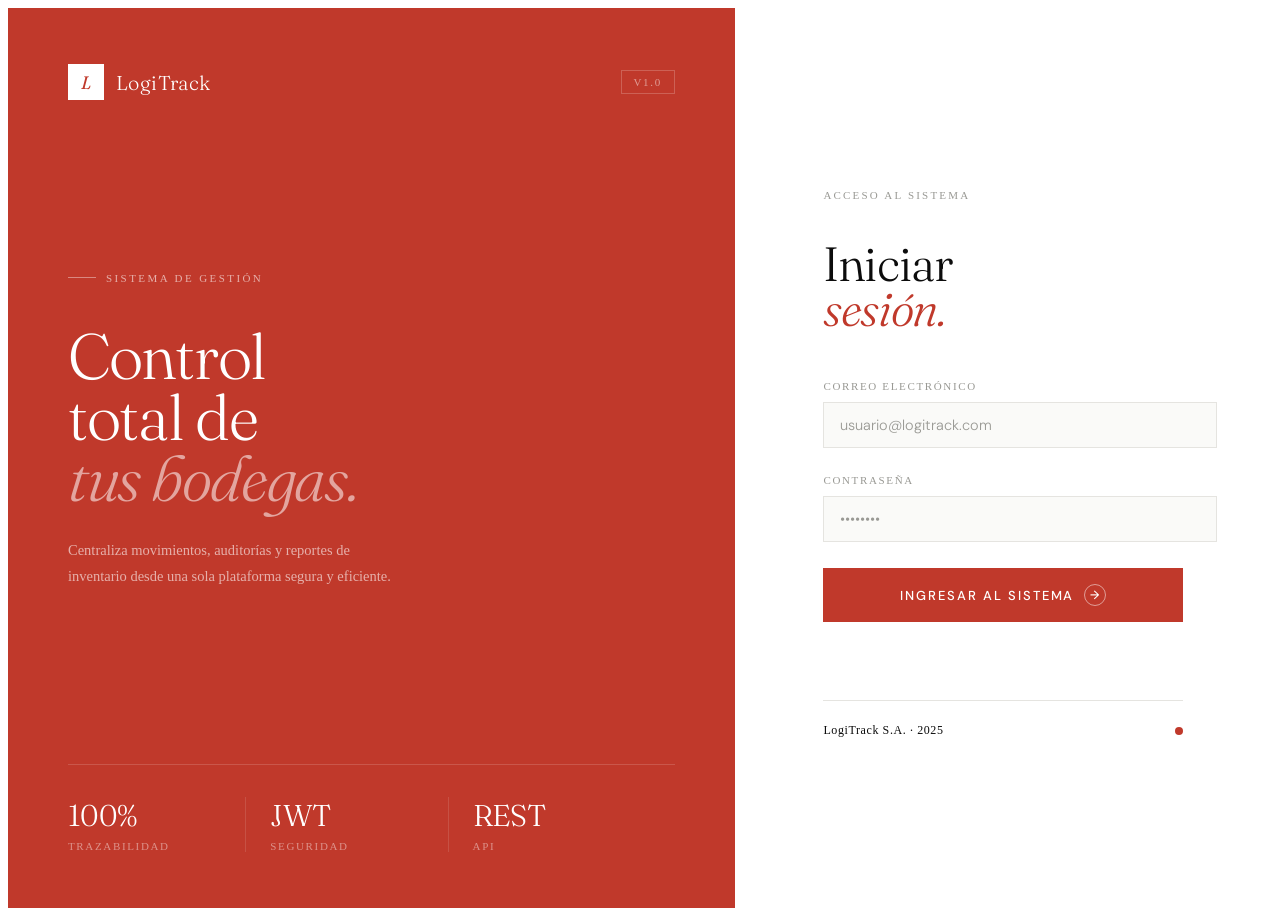
==== frontend_logitrack/index.html @ 829bb378 "feat: login UI completo con responsive" ====
<!DOCTYPE html>
<html lang="es">

<head>
    <meta charset="UTF-8">
    <meta name="viewport" content="width=device-width, initial-scale=1.0">
    <title>LogiTrack — Acceso</title>
    <link rel="stylesheet" href="styles/style.css">
    <!-- Fuentes de Google: Fraunces (serif elegante) + DM Sans (sans-serif limpio) -->
    <link
        href="https://fonts.googleapis.com/css2?family=Fraunces:ital,wght@0,300;0,400;1,300;1,400&family=DM+Sans:wght@300;400;500&display=swap"
        rel="stylesheet" />

</head>

<body>
    <!-- Contenedor principal — grid de dos columnas -->
    <div class="page">
        <!-- Panel izquierdo — rojo con info del sistema -->
        <div class="izquierda">
            <!-- Parte superior — logo y versión -->
            <div class="left-top">
                <div class="logo">
                    <div class="logo-sq"><span>L</span></div>
                    <span class="logo-name">LogiTrack</span>
                </div>
                <span class="tag">v1.0</span>
            </div>

            <!-- Parte central — título y descripción -->
            <div class="left-mid">
                <p class="hero-sup">Sistema de gestión</p>
                <h1 class="hero-h">Control<br>total de<br><em>tus bodegas.</em></h1>
                <p class="hero-p">Centraliza movimientos, auditorías y reportes de inventario desde una sola plataforma
                    segura y eficiente.</p>
            </div>

            <!-- Parte inferior — estadísticas -->
            <div class="left-bot">
                <div class="stat">
                    <span class="stat-v">100%</span>
                    <span class="stat-l">Trazabilidad</span>
                </div>
                <div class="stat">
                    <span class="stat-v">JWT</span>
                    <span class="stat-l">Seguridad</span>
                </div>
                <div class="stat">
                    <span class="stat-v">REST</span>
                    <span class="stat-l">API</span>
                </div>
            </div>
        </div>
        <!-- Panel derecho — blanco con el formulario -->
        <div class="derecha">
            <!-- Formulario de login -->
            <div class="form">

                <!-- Encabezado del formulario -->
                <div class="form-head">
                    <p class="form-eyebrow">Acceso al sistema</p>
                    <h2 class="form-title">Iniciar<br><em>sesión.</em></h2>
                </div>

                <!-- Campos del formulario -->
                <div class="fields-wrap">

                    <div class="field">
                        <label>Correo electrónico</label>
                        <input type="email" id="email" placeholder="usuario@logitrack.com" autocomplete="off" />
                    </div>

                    <div class="field">
                        <label>Contraseña</label>
                        <input type="password" id="password" placeholder="••••••••" />
                    </div>

                </div>

                <!-- Botón de login con flecha animada -->
                <button class="btn" id="btn" onclick="doLogin()">
                    <span id="btnTxt">Ingresar al sistema</span>
                    <div class="btn-icon" id="btnIcon">→</div>
                </button>

                <!-- Mensaje de error o éxito -->
                <p class="msg" id="msg"></p>

                <!-- Pie del formulario -->
                <div class="form-footer">
                    <span class="footer-l">LogiTrack S.A. · 2025</span>
                    <div class="footer-r"></div>
                </div>

            </div>
        </div>
    </div>
    <!-- Archivo JS principal con la lógica del login -->
    <script src="js/api.js" defer></script>
</body>

</html>
---- frontend_logitrack/styles/style.css ----
:root {
    --red: #c0392b;
    --red-dark: #96281b;
    --black: #0c0c0c;
    --white: #ffffff;
    --off: #fafaf8;
    --border: #e5e4e0;
    --muted: #999994;
    --err: #b71c1c;
    --ok: #1b5e20;
}

/* Layout principal — dos columnas, ocupa toda la pantalla */
.page {
    display: grid;
    grid-template-columns: 1.15fr 0.85fr;
    height: 100vh;
}

/* Panel izquierdo — fondo rojo */
.izquierda {
    background: var(--red);
    display: flex;
    flex-direction: column;
    justify-content: space-between;
    padding: 56px 60px;
    position: relative;
    overflow: hidden;
}

/* Panel derecho — fondo blanco */
.derecha {
    display: flex;
    align-items: center;
    justify-content: center;
    padding: 56px 72px;
    background: var(--white);
    position: relative;
}

/* Patrón de puntos decorativo sobre el panel rojo */
.left::before {
    content: '';
    position: absolute;
    inset: 0;
    background-image: radial-gradient(circle, rgba(255, 255, 255, 0.12) 1px, transparent 1px);
    background-size: 28px 28px;
    pointer-events: none;
}

/* Círculo decorativo en la esquina inferior derecha */
.left::after {
    content: '';
    position: absolute;
    width: 600px;
    height: 600px;
    border-radius: 50%;
    border: 1px solid rgba(255, 255, 255, 0.1);
    bottom: -300px;
    right: -200px;
    pointer-events: none;
}

/* Parte superior del panel izquierdo */
.left-top {
    position: relative;
    z-index: 1;
    display: flex;
    align-items: center;
    justify-content: space-between;
}

/* Logo */
.logo {
    display: flex;
    align-items: center;
    gap: 12px;
}

.logo-sq {
    width: 36px;
    height: 36px;
    background: var(--white);
    display: flex;
    align-items: center;
    justify-content: center;
}

.logo-sq span {
    font-family: 'Fraunces', serif;
    font-weight: 400;
    font-size: 18px;
    color: var(--red);
    font-style: italic;
}

.logo-name {
    font-family: 'Fraunces', serif;
    font-weight: 300;
    font-size: 20px;
    color: var(--white);
    letter-spacing: 0.02em;
}

/* Badge de versión */
.tag {
    font-size: 11px;
    font-weight: 500;
    letter-spacing: 0.15em;
    text-transform: uppercase;
    color: rgba(255, 255, 255, 0.5);
    border: 1px solid rgba(255, 255, 255, 0.2);
    padding: 5px 12px;
}

/* Parte central */
.left-mid {
    position: relative;
    z-index: 1;
}

.hero-sup {
    font-size: 11px;
    font-weight: 500;
    letter-spacing: 0.22em;
    text-transform: uppercase;
    color: rgba(255, 255, 255, 0.6);
    margin-bottom: 22px;
    display: flex;
    align-items: center;
    gap: 10px;
}

/* Línea decorativa antes del eyebrow */
.hero-sup::before {
    content: '';
    width: 28px;
    height: 1px;
    background: rgba(255, 255, 255, 0.4);
}

.hero-h {
    font-family: 'Fraunces', serif;
    font-size: clamp(50px, 5vw, 76px);
    font-weight: 300;
    line-height: 0.95;
    letter-spacing: -0.02em;
    color: var(--white);
    margin-bottom: 28px;
}

/* Texto en cursiva dentro del título */
.hero-h em {
    font-style: italic;
    color: rgba(255, 255, 255, 0.55);
}

.hero-p {
    font-size: 14.5px;
    line-height: 1.8;
    color: rgba(255, 255, 255, 0.6);
    max-width: 340px;
    font-weight: 300;
}

/* Estadísticas en la parte inferior */
.left-bot {
    position: relative;
    z-index: 1;
    display: grid;
    grid-template-columns: repeat(3, 1fr);
    border-top: 1px solid rgba(255, 255, 255, 0.15);
    padding-top: 32px;
}

.stat {
    display: flex;
    flex-direction: column;
    gap: 6px;
    padding-right: 24px;
}

.stat:not(:last-child) {
    border-right: 1px solid rgba(255, 255, 255, 0.12);
    margin-right: 24px;
}

.stat-v {
    font-family: 'Fraunces', serif;
    font-weight: 300;
    font-size: 30px;
    color: var(--white);
    letter-spacing: -0.02em;
}

.stat-l {
    font-size: 11px;
    font-weight: 500;
    letter-spacing: 0.15em;
    text-transform: uppercase;
    color: rgba(255, 255, 255, 0.45);
}

/* Línea decorativa en el borde izquierdo del panel derecho */
.right::before {
    content: '';
    position: absolute;
    left: 0;
    top: 12%;
    bottom: 12%;
    width: 1px;
    background: linear-gradient(to bottom, transparent, var(--border) 30%, var(--border) 70%, transparent);
}

/* Formulario centrado con ancho máximo */
.form {
    width: 100%;
    max-width: 360px;
}

/* Encabezado del formulario */
.form-head {
    margin-bottom: 48px;
}

.form-eyebrow {
    font-size: 11px;
    font-weight: 500;
    letter-spacing: 0.2em;
    text-transform: uppercase;
    color: var(--muted);
    margin-bottom: 16px;
}

/* Título principal del formulario */
.form-title {
    font-family: 'Fraunces', serif;
    font-size: 48px;
    font-weight: 300;
    line-height: 0.95;
    letter-spacing: -0.02em;
    color: var(--black);
}

/* "sesión." en cursiva y rojo */
.form-title em {
    font-style: italic;
    color: var(--red);
}

/* Campos del formulario */
.field {
    margin-bottom: 26px;
}

.field label {
    display: block;
    font-size: 11px;
    font-weight: 500;
    letter-spacing: 0.15em;
    text-transform: uppercase;
    color: var(--muted);
    margin-bottom: 10px;
}

.field input {
    width: 100%;
    background: var(--off);
    border: 1.5px solid var(--border);
    padding: 13px 16px;
    font-family: 'DM Sans', sans-serif;
    font-size: 14.5px;
    font-weight: 400;
    color: var(--black);
    outline: none;
    transition: border-color 0.2s, background 0.2s;
}

/* Borde rojo al hacer focus en el input */
.field input:focus {
    border-color: var(--red);
    background: var(--white);
}

.field input::placeholder {
    color: var(--muted);
    font-weight: 300;
}

/* Botón de login */
.btn {
    width: 100%;
    margin-top: 8px;
    padding: 16px 20px;
    background: var(--red);
    color: var(--white);
    border: none;
    font-family: 'DM Sans', sans-serif;
    font-size: 13px;
    font-weight: 500;
    letter-spacing: 0.15em;
    text-transform: uppercase;
    cursor: pointer;
    display: flex;
    align-items: center;
    justify-content: center;
    gap: 10px;
    transition: background 0.2s, transform 0.12s;
}

.btn:hover { background: var(--red-dark); }
.btn:active { transform: scale(0.99); }
.btn:disabled { opacity: 0.5; cursor: not-allowed; }

/* Círculo con flecha que se anima al hover */
.btn-icon {
    width: 20px;
    height: 20px;
    border: 1.5px solid rgba(255,255,255,0.5);
    border-radius: 50%;
    display: flex;
    align-items: center;
    justify-content: center;
    font-size: 12px;
    transition: transform 0.25s;
}

.btn:hover .btn-icon { transform: translateX(4px); }

/* Mensaje de error o éxito */
.msg {
    margin-top: 14px;
    font-size: 13px;
    font-weight: 400;
    text-align: center;
    min-height: 20px;
    opacity: 0;
    transition: opacity 0.3s;
}

.msg.show { opacity: 1; }
.msg.err { color: var(--err); }
.msg.ok { color: var(--ok); }

/* Pie del formulario */
.form-footer {
    margin-top: 44px;
    padding-top: 22px;
    border-top: 1.5px solid var(--border);
    display: flex;
    justify-content: space-between;
    align-items: center;
}

.footer-l {
    font-size: 12px;
    font-weight: 500;
    color: var(--black);
    letter-spacing: 0.05em;
}

/* Punto rojo decorativo */
.footer-r {
    width: 8px;
    height: 8px;
    border-radius: 50%;
    background: var(--red);
}

/* Tablet landscape */
@media (max-width: 1024px) {
    .left { padding: 40px 40px; }
    .right { padding: 40px 48px; }
    .hero-h { font-size: clamp(40px, 5vw, 60px); }
}

/* Tablet portrait */
@media (max-width: 820px) {
    html, body { overflow: auto; }
    .page {
        grid-template-columns: 1fr;
        height: auto;
        min-height: 100vh;
    }
    .left { padding: 36px 32px; min-height: auto; }
    .left::after { display: none; }
    .hero-h { font-size: clamp(36px, 8vw, 52px); }
    .left-bot { padding-top: 28px; }
    .stat-v { font-size: 24px; }
    .right { padding: 48px 32px; }
    .right::before { display: none; }
    .form-head { margin-bottom: 36px; }
    .form-title { font-size: 40px; }
    .form-footer { margin-top: 36px; }
}

/* Mobile */
@media (max-width: 480px) {
    .left { padding: 28px 24px; }
    .hero-h { font-size: clamp(32px, 9vw, 44px); }
    .hero-p { font-size: 13.5px; }
    .stat-v { font-size: 20px; }
    .right { padding: 36px 24px; }
    .form-title { font-size: 34px; }
    .btn { padding: 14px 16px; font-size: 12px; }
}
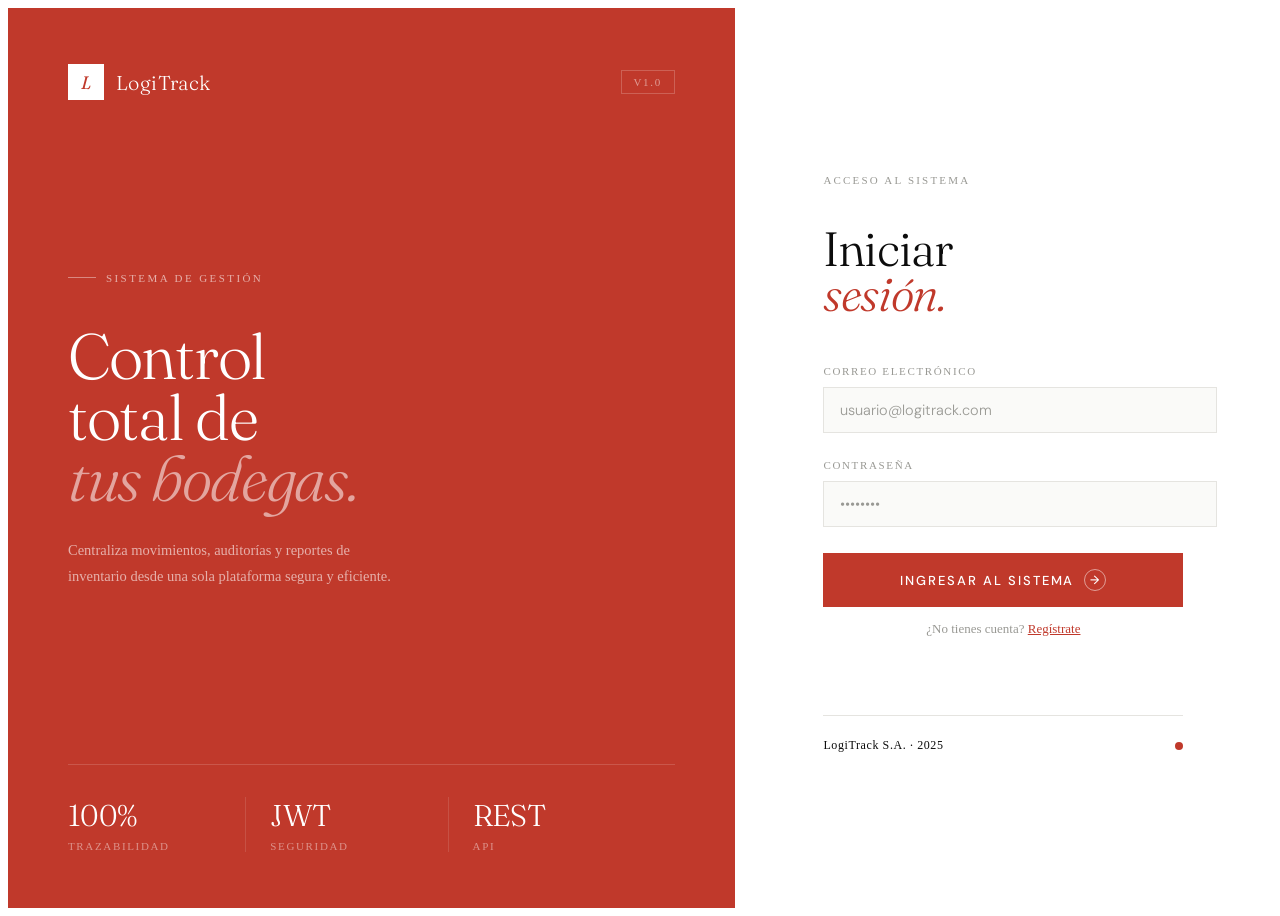
==== commit 2399af17: "feat: registro y manejo de errores Commit Final" ====
--- a/frontend_logitrack/index.html
+++ b/frontend_logitrack/index.html
@@ -54,7 +54,7 @@
         <!-- Panel derecho — blanco con el formulario -->
         <div class="derecha">
             <!-- Formulario de login -->
-            <div class="form">
+            <div class="form" id="formLogin">
 
                 <!-- Encabezado del formulario -->
                 <div class="form-head">
@@ -83,6 +83,12 @@
                     <div class="btn-icon" id="btnIcon">→</div>
                 </button>
 
+                <!-- Link para ir al registro -->
+                <p class="switch-link">
+                    ¿No tienes cuenta?
+                    <span onclick="mostrarRegistro()">Regístrate</span>
+                </p>
+
                 <!-- Mensaje de error o éxito -->
                 <p class="msg" id="msg"></p>
 
@@ -93,10 +99,61 @@
                 </div>
 
             </div>
+            <!-- Formulario de registro — oculto por defecto -->
+            <div class="form" id="formRegistro" style="display:none">
+                <div class="form-head">
+                    <p class="form-eyebrow">Crear cuenta</p>
+                    <h2 class="form-title">Registrarse.</h2>
+                </div>
+
+                <div class="fields-wrap">
+                    <div class="field">
+                        <label>Nombre completo</label>
+                        <input type="text" id="regNombre" placeholder="Samuel Mogollón" />
+                        <div class="bar"></div>
+                    </div>
+                    <div class="field">
+                        <label>Correo electrónico</label>
+                        <input type="email" id="regEmail" placeholder="usuario@logitrack.com" />
+                        <div class="bar"></div>
+                    </div>
+                    <div class="field">
+                        <label>Contraseña</label>
+                        <input type="password" id="regPassword" placeholder="Mínimo 6 caracteres" />
+                        <div class="bar"></div>
+                    </div>
+                    <div class="field">
+                        <label>Rol</label>
+                        <select id="regRol">
+                            <option value="ADMIN">Administrador</option>
+                            <option value="EMPLEADO">Empleado</option>
+                        </select>
+                    </div>
+                </div>
+
+                <button class="btn" id="btnRegistro" onclick="doRegister()">
+                    <span id="btnRegTxt">Crear cuenta</span>
+                    <div class="btn-icon" id="btnRegIcon">→</div>
+                </button>
+
+                <p class="switch-link">
+                    ¿Ya tienes cuenta?
+                    <span onclick="mostrarLogin()">Inicia sesión</span>
+                </p>
+
+                <p class="msg" id="msgReg"></p>
+
+                <div class="form-footer">
+                    <span class="footer-l">LogiTrack S.A. · 2026</span>
+                    <div class="footer-r"></div>
+                </div>
+            </div>
         </div>
     </div>
-    <!-- Archivo JS principal con la lógica del login -->
-    <script src="js/api.js" defer></script>
+
+    <!-- Lógica específica del login -->
+    <script src="js/login.js"></script>
+
 </body>
 
 </html>
--- a/frontend_logitrack/styles/style.css
+++ b/frontend_logitrack/styles/style.css
@@ -366,6 +366,69 @@
     border-radius: 50%;
     background: var(--red);
 }
+
+/* Animación del panel izquierdo — entra desde la izquierda */
+.izquierda {
+    animation: fadeL 0.8s cubic-bezier(0.22, 1, 0.36, 1) both;
+}
+
+/* Animación del panel derecho — entra desde la derecha */
+.derecha {
+    animation: fadeR 0.8s cubic-bezier(0.22, 1, 0.36, 1) 0.12s both;
+    opacity: 0;
+}
+
+/* El encabezado del formulario aparece de abajo hacia arriba */
+.form-head {
+    animation: fadeU 0.7s cubic-bezier(0.22, 1, 0.36, 1) 0.28s both;
+    opacity: 0;
+}
+
+/* Los campos aparecen escalonados */
+.fields-wrap > :nth-child(1) {
+    animation: fadeU 0.6s cubic-bezier(0.22, 1, 0.36, 1) 0.38s both;
+    opacity: 0;
+}
+
+.fields-wrap > :nth-child(2) {
+    animation: fadeU 0.6s cubic-bezier(0.22, 1, 0.36, 1) 0.46s both;
+    opacity: 0;
+}
+
+/* El botón aparece al final */
+.btn {
+    animation: fadeU 0.6s cubic-bezier(0.22, 1, 0.36, 1) 0.54s both;
+    opacity: 0;
+}
+
+/* Definición de los keyframes */
+@keyframes fadeL {
+    from { opacity: 0; transform: translateX(-24px); }
+    to   { opacity: 1; transform: translateX(0); }
+}
+
+@keyframes fadeR {
+    from { opacity: 0; transform: translateX(24px); }
+    to   { opacity: 1; transform: translateX(0); }
+}
+
+@keyframes fadeU {
+    from { opacity: 0; transform: translateY(14px); }
+    to   { opacity: 1; transform: translateY(0); }
+}
+
+/* Spinner de carga para el botón */
+.spinner {
+    width: 14px;
+    height: 14px;
+    border: 2px solid rgba(255,255,255,0.3);
+    border-top-color: #fff;
+    border-radius: 50%;
+    animation: spin 0.5s linear infinite;
+    display: inline-block;
+}
+
+@keyframes spin { to { transform: rotate(360deg); } }
 
 /* Tablet landscape */
 @media (max-width: 1024px) {
@@ -403,4 +466,37 @@
     .right { padding: 36px 24px; }
     .form-title { font-size: 34px; }
     .btn { padding: 14px 16px; font-size: 12px; }
-}+}
+
+/* Link para cambiar entre login y registro */
+.switch-link {
+    margin-top: 14px;
+    font-size: 13px;
+    color: var(--muted);
+    text-align: center;
+}
+
+.switch-link span {
+    color: var(--red);
+    cursor: pointer;
+    font-weight: 500;
+    text-decoration: underline;
+}
+
+.switch-link span:hover { color: var(--red-dark); }
+
+/* Select con mismo estilo que inputs */
+.field select {
+    width: 100%;
+    background: var(--off);
+    border: 1.5px solid var(--border);
+    padding: 11px 14px;
+    font-family: 'DM Sans', sans-serif;
+    font-size: 14px;
+    color: var(--text);
+    outline: none;
+    transition: border-color 0.2s;
+    cursor: pointer;
+}
+
+.field select:focus { border-color: var(--red); }
